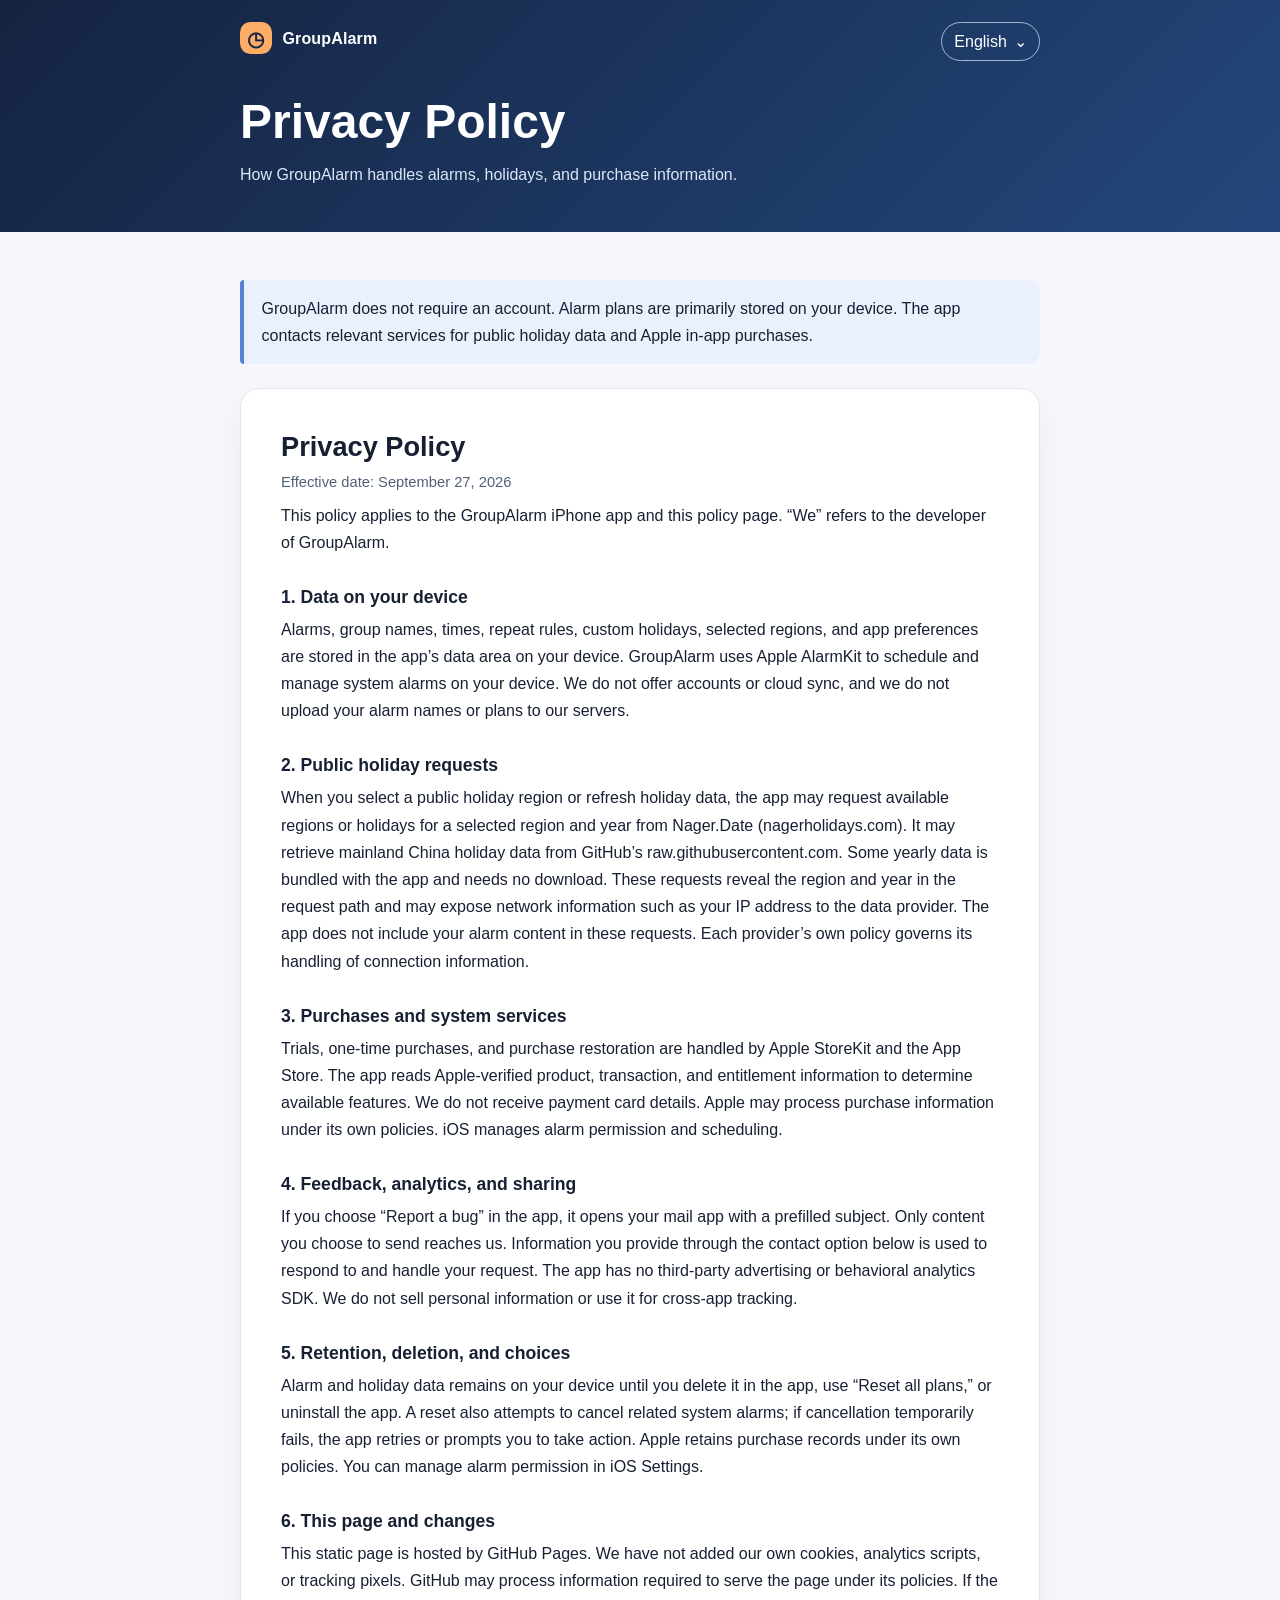
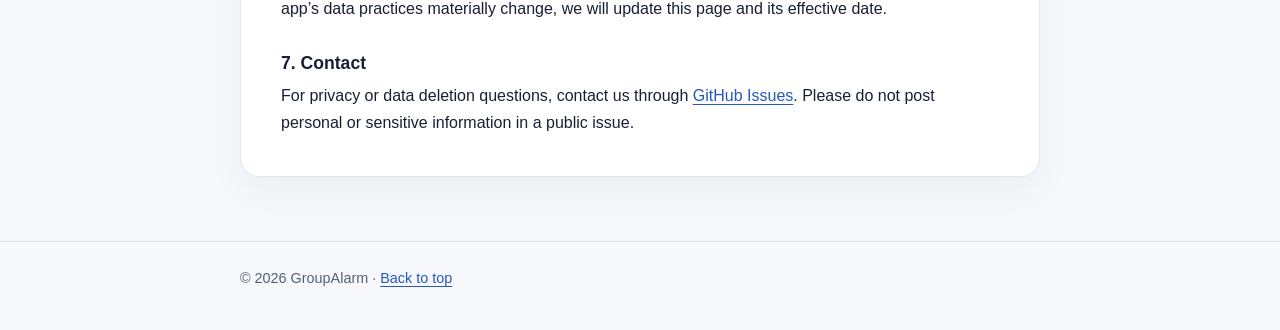
==== en/index.html @ ae1bf91b "Publish localized GroupAlarm privacy policy" ====
<!doctype html>
<html lang="en">
<head>
  <meta charset="utf-8">
  <meta name="viewport" content="width=device-width, initial-scale=1">
  <meta name="color-scheme" content="light dark">
  <meta name="description" content="How GroupAlarm handles alarms, holidays, and purchase information.">
  <title>Privacy Policy · GroupAlarm</title>
  <link rel="stylesheet" href="../style.css">
  <link rel="alternate" hreflang="zh-Hant" href="https://ericliu66.github.io/GroupAlarm-Privacy/zh-hant/">
  <link rel="alternate" hreflang="zh-Hans" href="https://ericliu66.github.io/GroupAlarm-Privacy/zh-hans/">
  <link rel="alternate" hreflang="en" href="https://ericliu66.github.io/GroupAlarm-Privacy/en/">
</head>
<body>
  <header>
    <div class="wrap">
      <div class="topbar">
        <a class="brand" href="../" aria-label="GroupAlarm"><span class="mark" aria-hidden="true">◷</span>GroupAlarm</a>
        <details class="language"><summary aria-label="Language / 語言 / 语言">English</summary><nav aria-label="Language / 語言 / 语言"><a href="../zh-hant/" lang="zh-Hant">繁體中文</a><a href="../zh-hans/" lang="zh-Hans">简体中文</a><a href="../en/" lang="en" aria-current="page">English</a></nav></details>
      </div>
      <h1 id="top">Privacy Policy</h1>
      <p>How GroupAlarm handles alarms, holidays, and purchase information.</p>
    </div>
  </header>
  <main class="wrap">
    <p class="note">GroupAlarm does not require an account. Alarm plans are primarily stored on your device. The app contacts relevant services for public holiday data and Apple in-app purchases.</p>
    <article id="en" lang="en" aria-labelledby="en-title">
      <h2 id="en-title">Privacy Policy</h2>
      <p class="date">Effective date: September 27, 2026</p>
      <p>This policy applies to the GroupAlarm iPhone app and this policy page. “We” refers to the developer of GroupAlarm.</p>

      <h3>1. Data on your device</h3>
      <p>Alarms, group names, times, repeat rules, custom holidays, selected regions, and app preferences are stored in the app’s data area on your device. GroupAlarm uses Apple AlarmKit to schedule and manage system alarms on your device. We do not offer accounts or cloud sync, and we do not upload your alarm names or plans to our servers.</p>

      <h3>2. Public holiday requests</h3>
      <p>When you select a public holiday region or refresh holiday data, the app may request available regions or holidays for a selected region and year from Nager.Date (nagerholidays.com). It may retrieve mainland China holiday data from GitHub’s raw.githubusercontent.com. Some yearly data is bundled with the app and needs no download. These requests reveal the region and year in the request path and may expose network information such as your IP address to the data provider. The app does not include your alarm content in these requests. Each provider’s own policy governs its handling of connection information.</p>

      <h3>3. Purchases and system services</h3>
      <p>Trials, one-time purchases, and purchase restoration are handled by Apple StoreKit and the App Store. The app reads Apple-verified product, transaction, and entitlement information to determine available features. We do not receive payment card details. Apple may process purchase information under its own policies. iOS manages alarm permission and scheduling.</p>

      <h3>4. Feedback, analytics, and sharing</h3>
      <p>If you choose “Report a bug” in the app, it opens your mail app with a prefilled subject. Only content you choose to send reaches us. Information you provide through the contact option below is used to respond to and handle your request. The app has no third-party advertising or behavioral analytics SDK. We do not sell personal information or use it for cross-app tracking.</p>

      <h3>5. Retention, deletion, and choices</h3>
      <p>Alarm and holiday data remains on your device until you delete it in the app, use “Reset all plans,” or uninstall the app. A reset also attempts to cancel related system alarms; if cancellation temporarily fails, the app retries or prompts you to take action. Apple retains purchase records under its own policies. You can manage alarm permission in iOS Settings.</p>

      <h3>6. This page and changes</h3>
      <p>This static page is hosted by GitHub Pages. We have not added our own cookies, analytics scripts, or tracking pixels. GitHub may process information required to serve the page under its policies. If the app’s data practices materially change, we will update this page and its effective date.</p>

      <h3>7. Contact</h3>
      <p>For privacy or data deletion questions, contact us through <a href="https://github.com/EricLIU66/GroupAlarm-Privacy/issues/new">GitHub Issues</a>. Please do not post personal or sensitive information in a public issue.</p>
    </article>
  </main>
  <footer><div class="wrap">© 2026 GroupAlarm · <a href="#top">Back to top</a></div></footer>
</body>
</html>
---- style.css ----
:root { font-family: -apple-system, BlinkMacSystemFont, "Segoe UI", sans-serif; color-scheme: light dark; }
* { box-sizing: border-box; }
body { margin: 0; background: #f7f8fb; color: #172033; line-height: 1.7; }
a { color: #2459bb; text-underline-offset: .18em; }
a:focus-visible, summary:focus-visible { outline: 3px solid #3f78dc; outline-offset: 3px; border-radius: 3px; }
.wrap { width: min(100% - 2rem, 800px); margin-inline: auto; }
header { background: linear-gradient(135deg, #152340, #23477c); color: white; padding: 1.4rem 0 2.75rem; }
header a { color: white; }
.topbar { display: flex; align-items: flex-start; justify-content: space-between; gap: 1rem; }
.brand { display: inline-flex; align-items: center; gap: .65rem; font-weight: 700; letter-spacing: .01em; text-decoration: none; }
.mark { display: grid; place-items: center; width: 2rem; height: 2rem; border-radius: .65rem; background: #ffad66; color: #172340; font-size: 1.25rem; }
.language { position: relative; z-index: 1; }
.language summary { list-style: none; cursor: pointer; border: 1px solid #a4b8d5; border-radius: 99px; padding: .3rem .75rem; white-space: nowrap; }
.language summary::-webkit-details-marker { display: none; }
.language summary::after { content: "⌄"; margin-left: .45rem; }
.language nav { position: absolute; right: 0; top: calc(100% + .5rem); min-width: 9rem; padding: .35rem; border-radius: .8rem; background: white; box-shadow: 0 12px 30px rgba(0, 0, 0, .24); }
.language nav a { display: block; color: #172033; text-decoration: none; padding: .45rem .65rem; border-radius: .45rem; }
.language nav a:hover, .language nav a[aria-current="page"] { background: #eaf1fc; }
h1 { font-size: clamp(2rem, 5vw, 3rem); line-height: 1.2; margin: 2rem 0 .65rem; }
header p { max-width: 50rem; margin: 0; color: #dce7f8; }
main { padding-block: 2rem 4rem; }
.note { border-left: 4px solid #5683d1; background: #eaf1fc; padding: .9rem 1.1rem; border-radius: .25rem .7rem .7rem .25rem; }
article { background: white; border: 1px solid #e2e7f0; border-radius: 1.2rem; padding: clamp(1.2rem, 4vw, 2.5rem); box-shadow: 0 12px 36px rgba(25, 45, 78, .05); margin-top: 1.5rem; }
article h2 { font-size: 1.7rem; line-height: 1.3; margin: 0 0 .35rem; }
article h3 { font-size: 1.1rem; line-height: 1.4; margin: 1.8rem 0 .35rem; }
article p { margin: .4rem 0 0; }
.date { color: #526077; font-size: .92rem; }
footer { border-top: 1px solid #d9e1ed; padding: 1.5rem 0 2.5rem; color: #526077; font-size: .9rem; }
@media (prefers-color-scheme: dark) {
  body { background: #101827; color: #e6ecf5; }
  article { background: #19253a; border-color: #32435d; box-shadow: none; }
  .note { background: #1d3556; }
  .date, footer { color: #b6c2d4; }
  footer { border-color: #32435d; }
  a { color: #9cc1ff; }
  .language nav { background: #19253a; }
  .language nav a { color: #e6ecf5; }
  .language nav a:hover, .language nav a[aria-current="page"] { background: #294264; }
}
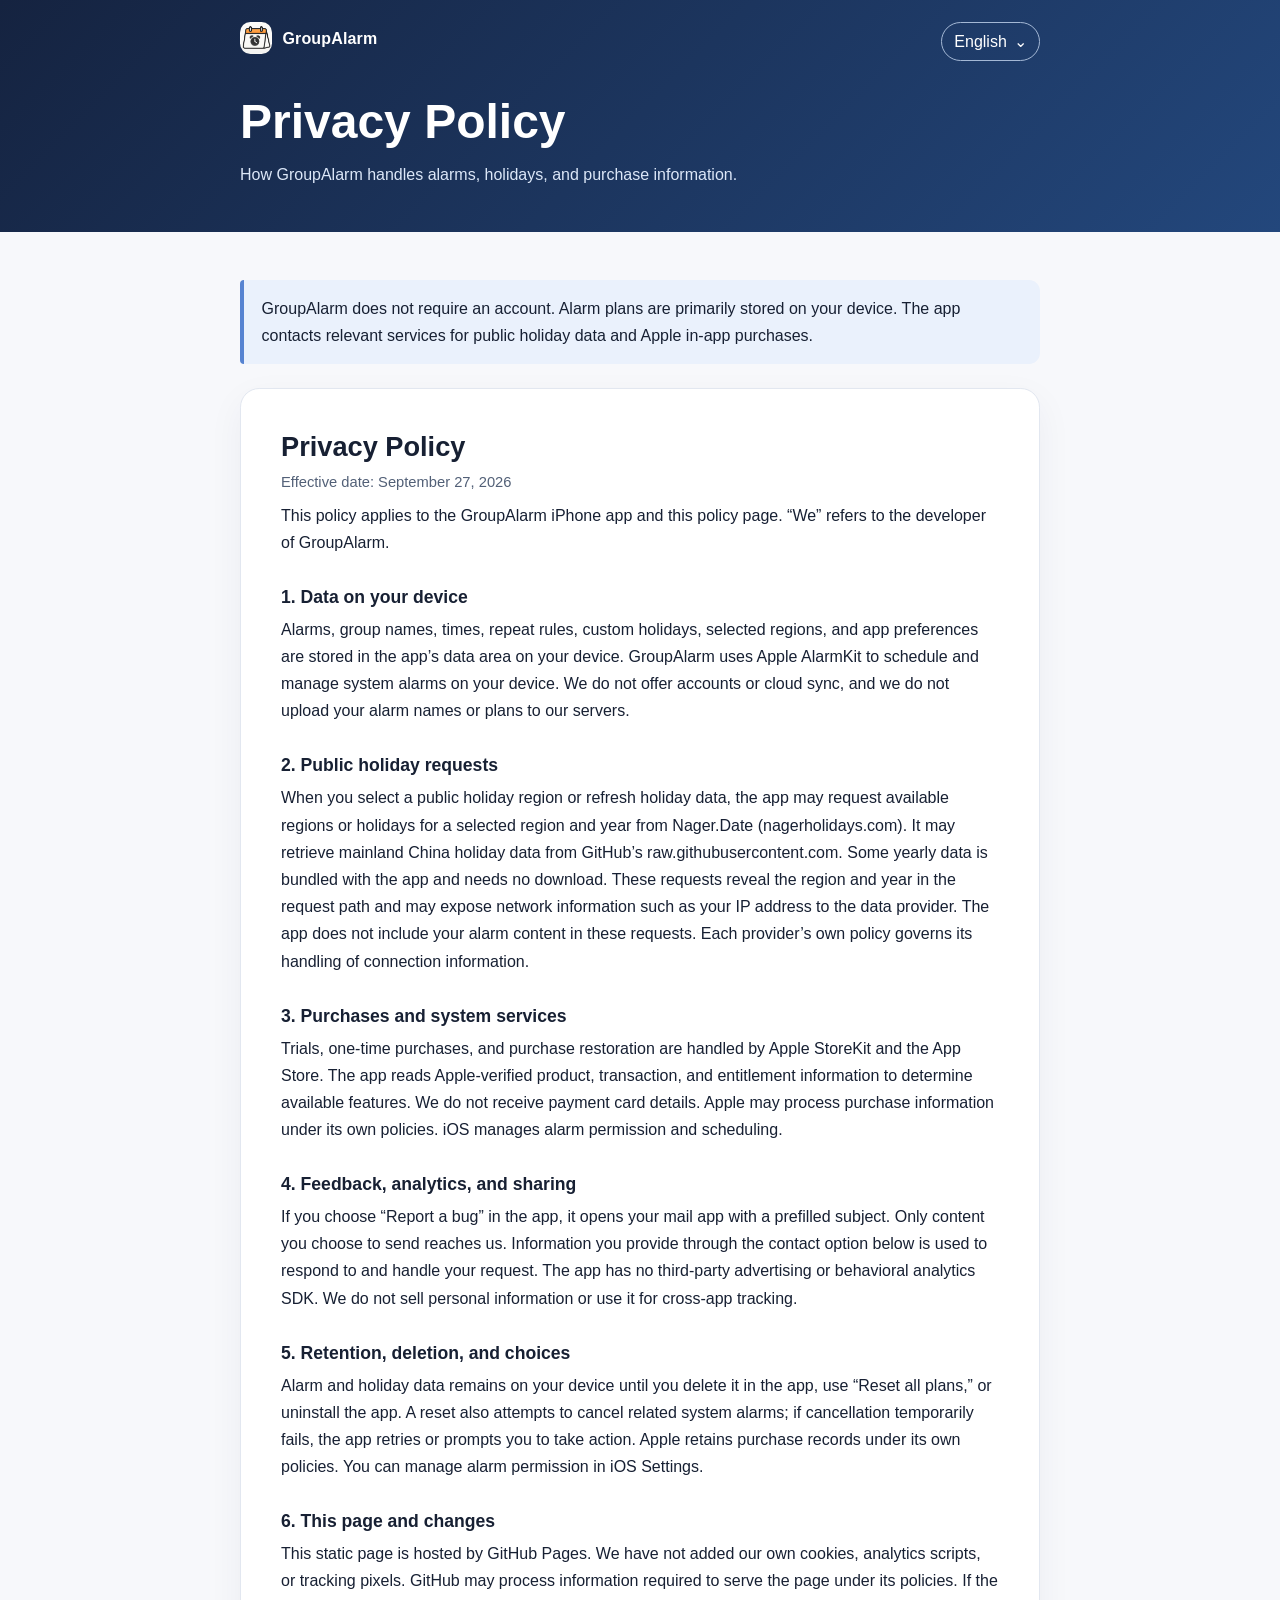
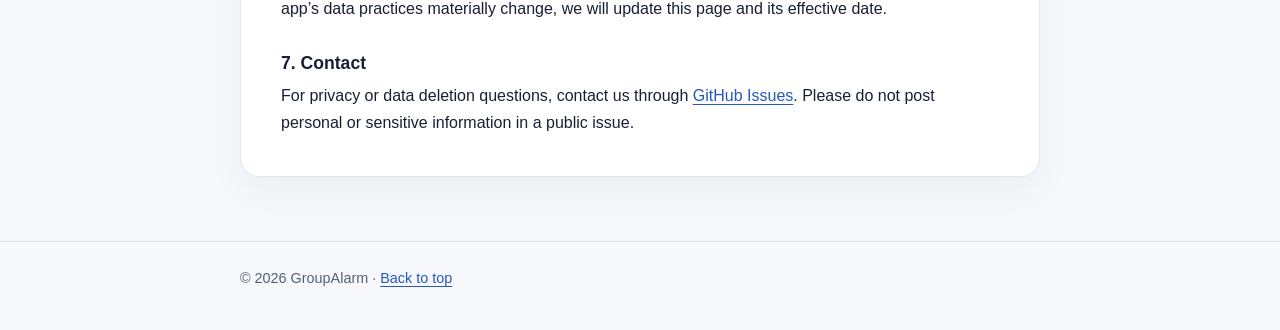
==== commit 9d04dc91: "Show GroupAlarm AppIcon on policy pages" ====
--- a/en/index.html
+++ b/en/index.html
@@ -6,6 +6,7 @@
   <meta name="color-scheme" content="light dark">
   <meta name="description" content="How GroupAlarm handles alarms, holidays, and purchase information.">
   <title>Privacy Policy · GroupAlarm</title>
+  <link rel="icon" type="image/png" href="../app-icon.png">
   <link rel="stylesheet" href="../style.css">
   <link rel="alternate" hreflang="zh-Hant" href="https://ericliu66.github.io/GroupAlarm-Privacy/zh-hant/">
   <link rel="alternate" hreflang="zh-Hans" href="https://ericliu66.github.io/GroupAlarm-Privacy/zh-hans/">
@@ -15,7 +16,7 @@
   <header>
     <div class="wrap">
       <div class="topbar">
-        <a class="brand" href="../" aria-label="GroupAlarm"><span class="mark" aria-hidden="true">◷</span>GroupAlarm</a>
+        <a class="brand" href="../" aria-label="GroupAlarm"><img class="app-icon" src="../app-icon.png" width="32" height="32" alt="">GroupAlarm</a>
         <details class="language"><summary aria-label="Language / 語言 / 语言">English</summary><nav aria-label="Language / 語言 / 语言"><a href="../zh-hant/" lang="zh-Hant">繁體中文</a><a href="../zh-hans/" lang="zh-Hans">简体中文</a><a href="../en/" lang="en" aria-current="page">English</a></nav></details>
       </div>
       <h1 id="top">Privacy Policy</h1>
--- a/style.css
+++ b/style.css
@@ -8,7 +8,7 @@
 header a { color: white; }
 .topbar { display: flex; align-items: flex-start; justify-content: space-between; gap: 1rem; }
 .brand { display: inline-flex; align-items: center; gap: .65rem; font-weight: 700; letter-spacing: .01em; text-decoration: none; }
-.mark { display: grid; place-items: center; width: 2rem; height: 2rem; border-radius: .65rem; background: #ffad66; color: #172340; font-size: 1.25rem; }
+.app-icon { display: block; width: 2rem; height: 2rem; border-radius: .65rem; }
 .language { position: relative; z-index: 1; }
 .language summary { list-style: none; cursor: pointer; border: 1px solid #a4b8d5; border-radius: 99px; padding: .3rem .75rem; white-space: nowrap; }
 .language summary::-webkit-details-marker { display: none; }
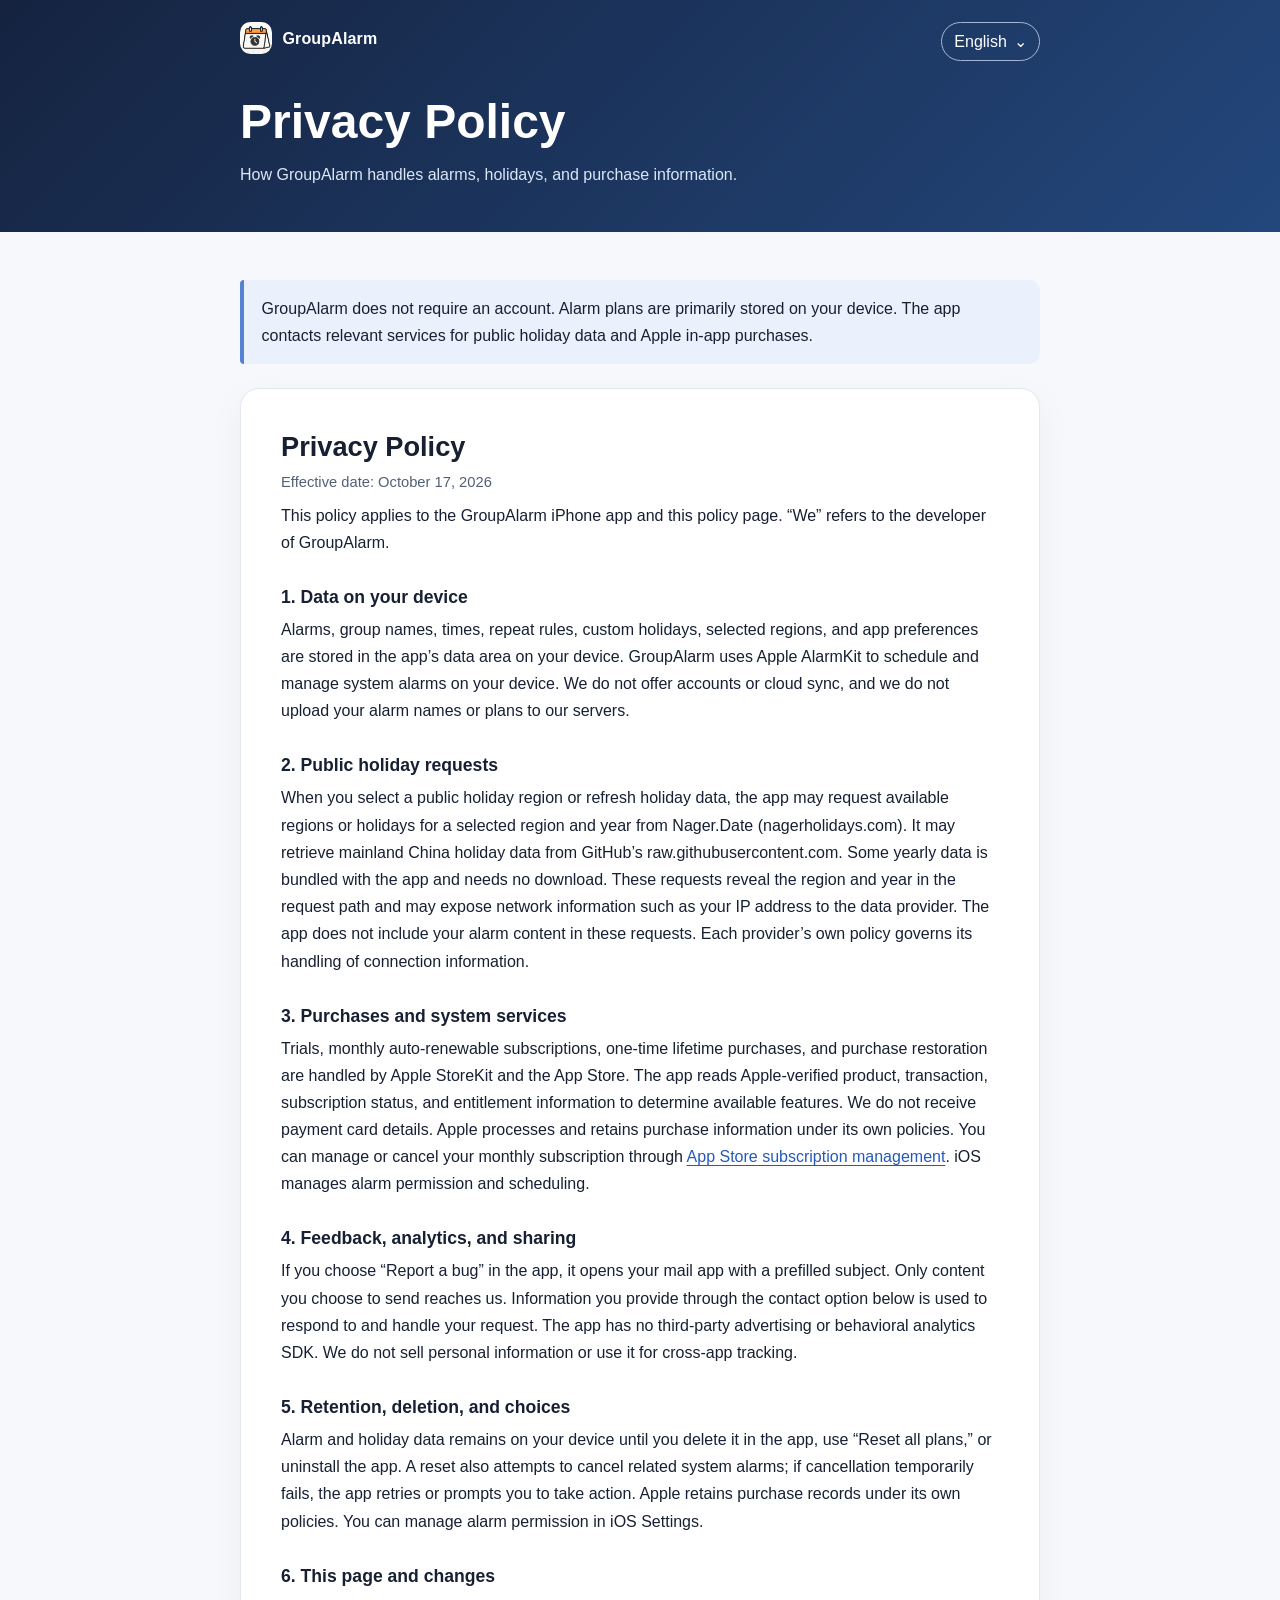
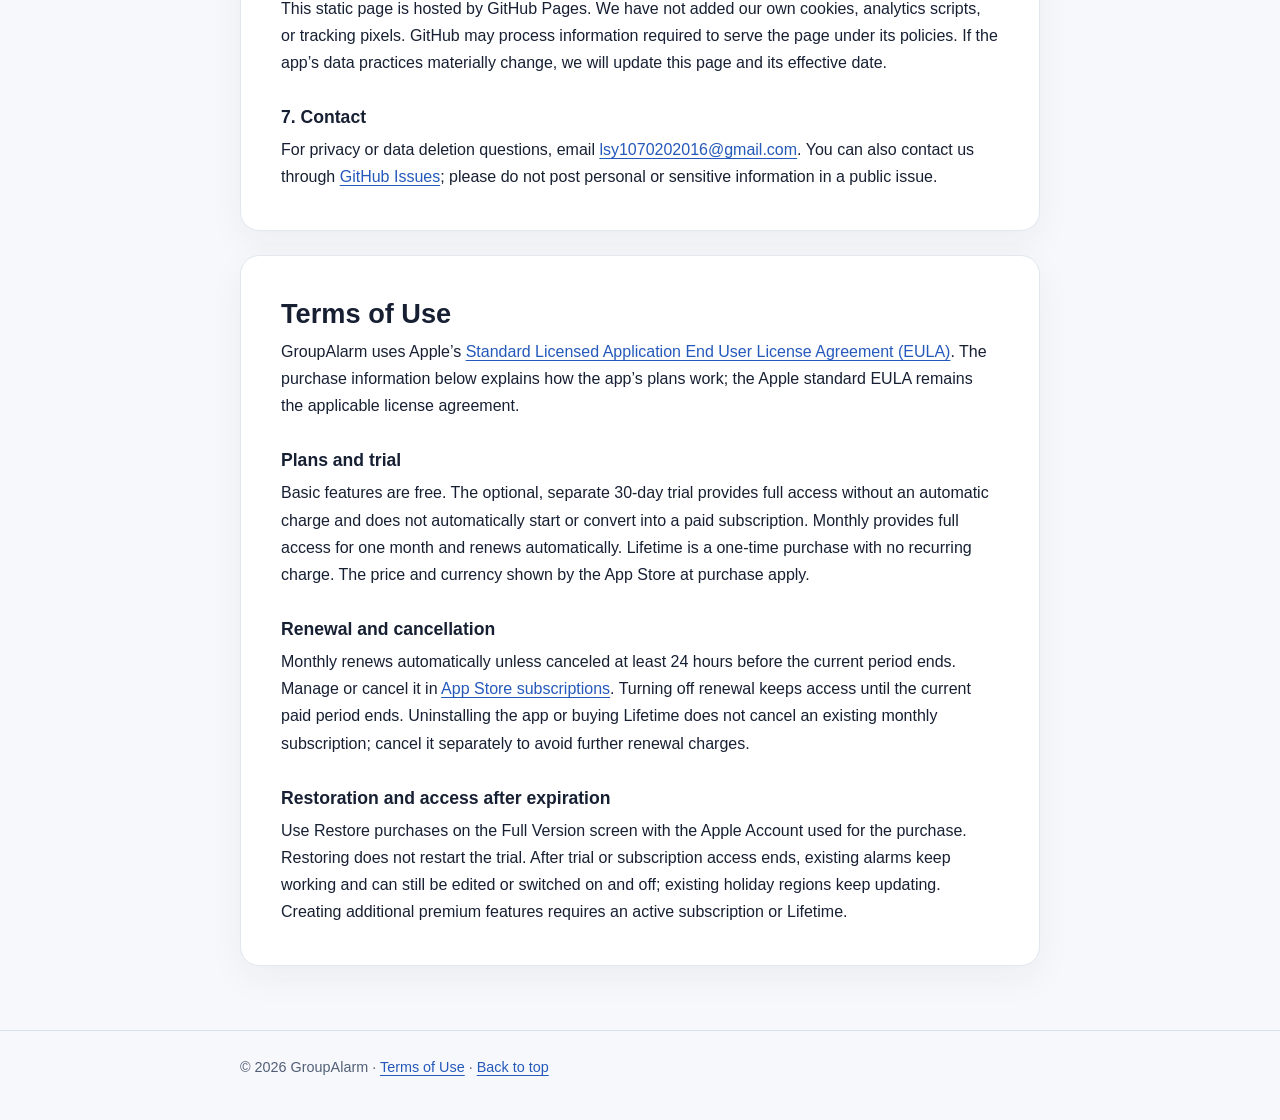
==== commit 20221a38: "Clarify subscription privacy disclosures and standard EULA terms" ====
--- a/en/index.html
+++ b/en/index.html
@@ -27,7 +27,7 @@
     <p class="note">GroupAlarm does not require an account. Alarm plans are primarily stored on your device. The app contacts relevant services for public holiday data and Apple in-app purchases.</p>
     <article id="en" lang="en" aria-labelledby="en-title">
       <h2 id="en-title">Privacy Policy</h2>
-      <p class="date">Effective date: September 27, 2026</p>
+      <p class="date">Effective date: October 17, 2026</p>
       <p>This policy applies to the GroupAlarm iPhone app and this policy page. “We” refers to the developer of GroupAlarm.</p>
 
       <h3>1. Data on your device</h3>
@@ -37,7 +37,7 @@
       <p>When you select a public holiday region or refresh holiday data, the app may request available regions or holidays for a selected region and year from Nager.Date (nagerholidays.com). It may retrieve mainland China holiday data from GitHub’s raw.githubusercontent.com. Some yearly data is bundled with the app and needs no download. These requests reveal the region and year in the request path and may expose network information such as your IP address to the data provider. The app does not include your alarm content in these requests. Each provider’s own policy governs its handling of connection information.</p>
 
       <h3>3. Purchases and system services</h3>
-      <p>Trials, one-time purchases, and purchase restoration are handled by Apple StoreKit and the App Store. The app reads Apple-verified product, transaction, and entitlement information to determine available features. We do not receive payment card details. Apple may process purchase information under its own policies. iOS manages alarm permission and scheduling.</p>
+      <p>Trials, monthly auto-renewable subscriptions, one-time lifetime purchases, and purchase restoration are handled by Apple StoreKit and the App Store. The app reads Apple-verified product, transaction, subscription status, and entitlement information to determine available features. We do not receive payment card details. Apple processes and retains purchase information under its own policies. You can manage or cancel your monthly subscription through <a href="https://apps.apple.com/account/subscriptions">App Store subscription management</a>. iOS manages alarm permission and scheduling.</p>
 
       <h3>4. Feedback, analytics, and sharing</h3>
       <p>If you choose “Report a bug” in the app, it opens your mail app with a prefilled subject. Only content you choose to send reaches us. Information you provide through the contact option below is used to respond to and handle your request. The app has no third-party advertising or behavioral analytics SDK. We do not sell personal information or use it for cross-app tracking.</p>
@@ -49,9 +49,19 @@
       <p>This static page is hosted by GitHub Pages. We have not added our own cookies, analytics scripts, or tracking pixels. GitHub may process information required to serve the page under its policies. If the app’s data practices materially change, we will update this page and its effective date.</p>
 
       <h3>7. Contact</h3>
-      <p>For privacy or data deletion questions, contact us through <a href="https://github.com/EricLIU66/GroupAlarm-Privacy/issues/new">GitHub Issues</a>. Please do not post personal or sensitive information in a public issue.</p>
+      <p>For privacy or data deletion questions, email <a href="mailto:lsy1070202016@gmail.com">lsy1070202016@gmail.com</a>. You can also contact us through <a href="https://github.com/EricLIU66/GroupAlarm-Privacy/issues/new">GitHub Issues</a>; please do not post personal or sensitive information in a public issue.</p>
+    </article>
+    <article id="terms-of-use" aria-labelledby="terms-title">
+      <h2 id="terms-title">Terms of Use</h2>
+      <p>GroupAlarm uses Apple’s <a href="https://www.apple.com/legal/internet-services/itunes/dev/stdeula/">Standard Licensed Application End User License Agreement (EULA)</a>. The purchase information below explains how the app’s plans work; the Apple standard EULA remains the applicable license agreement.</p>
+      <h3>Plans and trial</h3>
+      <p>Basic features are free. The optional, separate 30-day trial provides full access without an automatic charge and does not automatically start or convert into a paid subscription. Monthly provides full access for one month and renews automatically. Lifetime is a one-time purchase with no recurring charge. The price and currency shown by the App Store at purchase apply.</p>
+      <h3>Renewal and cancellation</h3>
+      <p>Monthly renews automatically unless canceled at least 24 hours before the current period ends. Manage or cancel it in <a href="https://apps.apple.com/account/subscriptions">App Store subscriptions</a>. Turning off renewal keeps access until the current paid period ends. Uninstalling the app or buying Lifetime does not cancel an existing monthly subscription; cancel it separately to avoid further renewal charges.</p>
+      <h3>Restoration and access after expiration</h3>
+      <p>Use Restore purchases on the Full Version screen with the Apple Account used for the purchase. Restoring does not restart the trial. After trial or subscription access ends, existing alarms keep working and can still be edited or switched on and off; existing holiday regions keep updating. Creating additional premium features requires an active subscription or Lifetime.</p>
     </article>
   </main>
-  <footer><div class="wrap">© 2026 GroupAlarm · <a href="#top">Back to top</a></div></footer>
+  <footer><div class="wrap">© 2026 GroupAlarm · <a href="#terms-of-use">Terms of Use</a> · <a href="#top">Back to top</a></div></footer>
 </body>
 </html>
